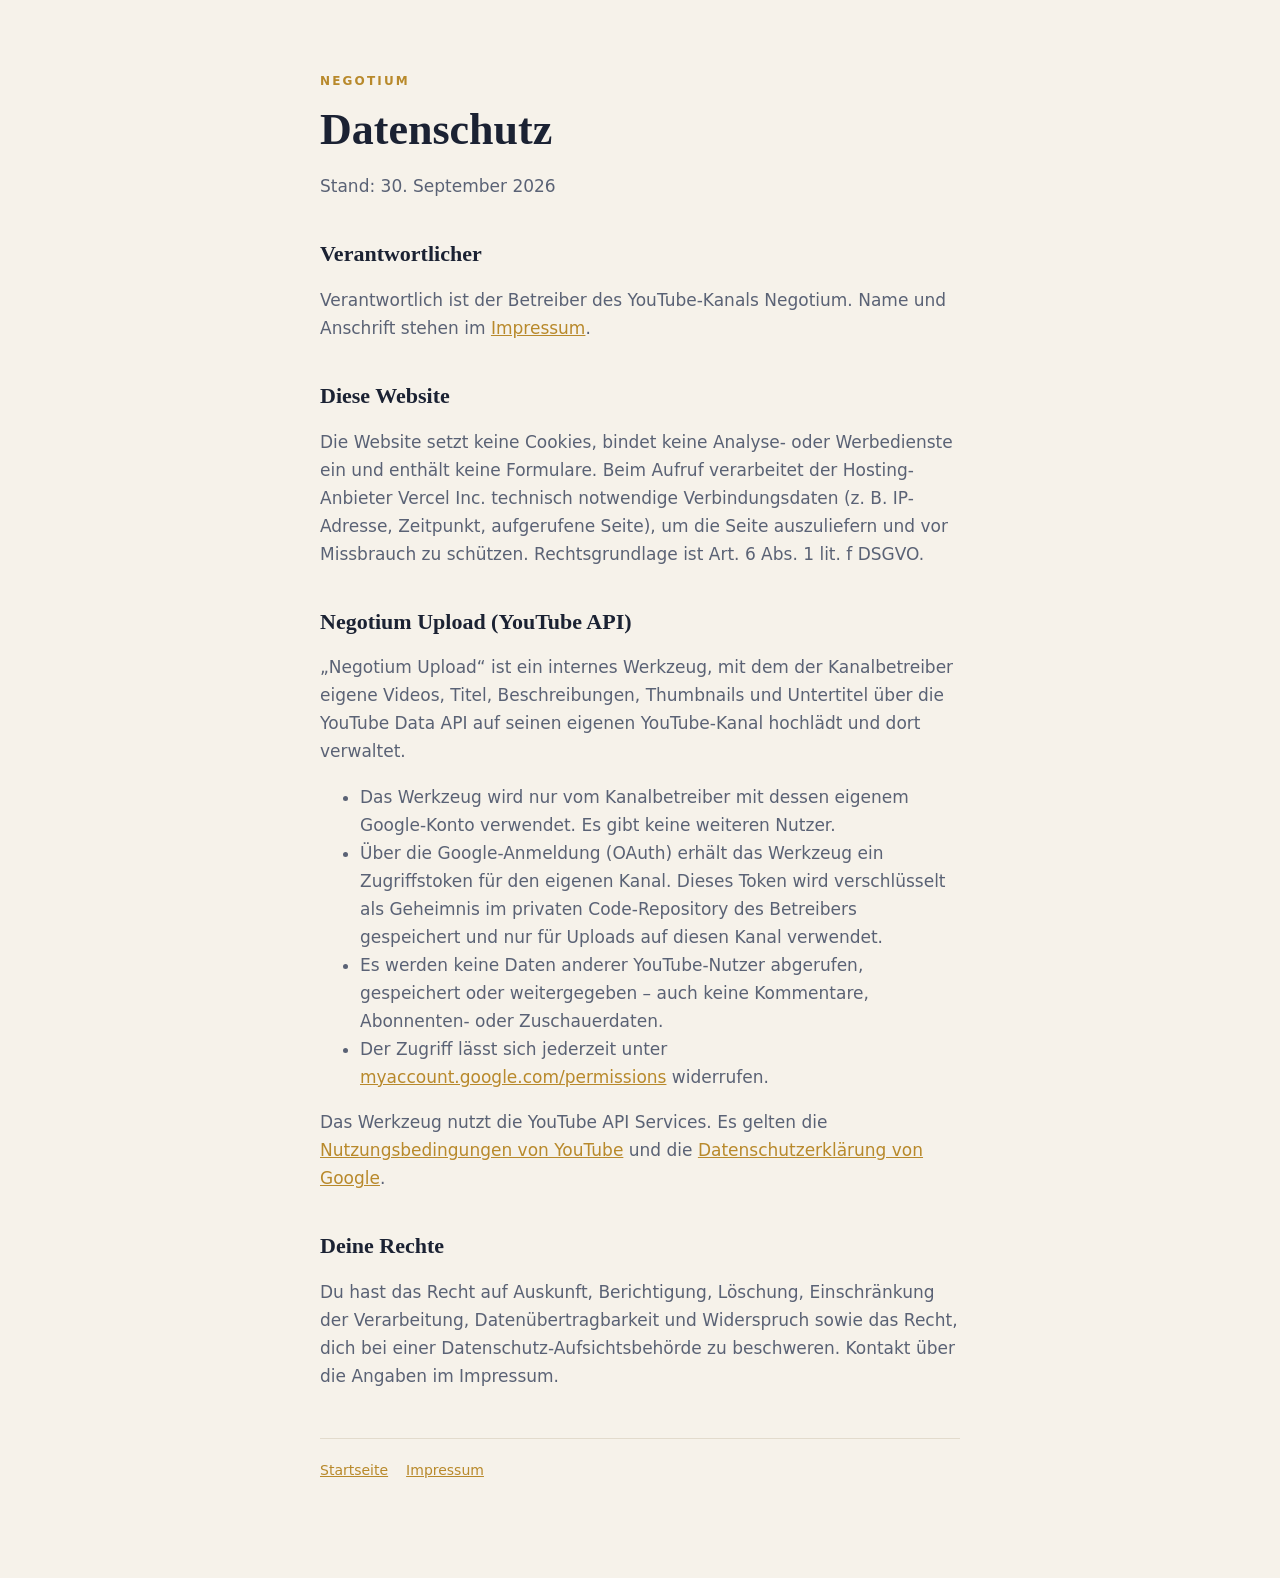
==== datenschutz.html @ bf245bca "Startseite und Datenschutz für Negotium Upload Co-Authored-By: Claude Opus 5.5 <noreply@anthropic.co" ====
<!doctype html><html lang="de"><head><meta charset="utf-8"><meta name="viewport" content="width=device-width,initial-scale=1">
<title>Datenschutz – Negotium</title><meta name="description" content="Datenschutzerklärung für die Website und das Werkzeug Negotium Upload.">
<link rel="stylesheet" href="style.css"></head><body><main>
<div class="k">Negotium</div>
<h1>Datenschutz</h1>
<p>Stand: 30. September 2026</p>
<h2>Verantwortlicher</h2>
<p>Verantwortlich ist der Betreiber des YouTube-Kanals Negotium. Name und Anschrift stehen im <a href="https://sites.google.com/view/negotium-impressum">Impressum</a>.</p>
<h2>Diese Website</h2>
<p>Die Website setzt keine Cookies, bindet keine Analyse- oder Werbedienste ein und enthält keine Formulare. Beim Aufruf verarbeitet der Hosting-Anbieter Vercel Inc. technisch notwendige Verbindungsdaten (z. B. IP-Adresse, Zeitpunkt, aufgerufene Seite), um die Seite auszuliefern und vor Missbrauch zu schützen. Rechtsgrundlage ist Art. 6 Abs. 1 lit. f DSGVO.</p>
<h2>Negotium Upload (YouTube API)</h2>
<p>„Negotium Upload“ ist ein internes Werkzeug, mit dem der Kanalbetreiber eigene Videos, Titel, Beschreibungen, Thumbnails und Untertitel über die YouTube Data API auf seinen eigenen YouTube-Kanal hochlädt und dort verwaltet.</p>
<ul>
<li>Das Werkzeug wird nur vom Kanalbetreiber mit dessen eigenem Google-Konto verwendet. Es gibt keine weiteren Nutzer.</li>
<li>Über die Google-Anmeldung (OAuth) erhält das Werkzeug ein Zugriffstoken für den eigenen Kanal. Dieses Token wird verschlüsselt als Geheimnis im privaten Code-Repository des Betreibers gespeichert und nur für Uploads auf diesen Kanal verwendet.</li>
<li>Es werden keine Daten anderer YouTube-Nutzer abgerufen, gespeichert oder weitergegeben – auch keine Kommentare, Abonnenten- oder Zuschauerdaten.</li>
<li>Der Zugriff lässt sich jederzeit unter <a href="https://myaccount.google.com/permissions">myaccount.google.com/permissions</a> widerrufen.</li>
</ul>
<p>Das Werkzeug nutzt die YouTube API Services. Es gelten die <a href="https://www.youtube.com/t/terms">Nutzungsbedingungen von YouTube</a> und die <a href="https://policies.google.com/privacy">Datenschutzerklärung von Google</a>.</p>
<h2>Deine Rechte</h2>
<p>Du hast das Recht auf Auskunft, Berichtigung, Löschung, Einschränkung der Verarbeitung, Datenübertragbarkeit und Widerspruch sowie das Recht, dich bei einer Datenschutz-Aufsichtsbehörde zu beschweren. Kontakt über die Angaben im Impressum.</p>
<hr><footer><a href="./">Startseite</a><a href="https://sites.google.com/view/negotium-impressum">Impressum</a></footer>
</main></body></html>
---- style.css ----
:root{--bg:#F6F2EA;--ink:#1B2233;--soft:#5A6275;--gold:#B8892B;--line:#E2DBCD}
@media (prefers-color-scheme:dark){:root{--bg:#141A28;--ink:#EDE8DE;--soft:#A8AFBF;--gold:#D9AE55;--line:#2A3246}}
*{box-sizing:border-box}body{margin:0;background:var(--bg);color:var(--ink);font:17px/1.65 system-ui,-apple-system,"Segoe UI",sans-serif}
main{max-width:680px;margin:0 auto;padding:72px 20px 96px}
.k{letter-spacing:.18em;text-transform:uppercase;font-size:12px;color:var(--gold);font-weight:700}
h1{font:700 44px/1.1 Georgia,serif;margin:14px 0 18px}h2{font:700 22px/1.3 Georgia,serif;margin:40px 0 8px}
p,li{color:var(--soft)}a{color:var(--gold)}hr{border:0;border-top:1px solid var(--line);margin:48px 0 20px}
footer{font-size:14px;color:var(--soft)}footer a{margin-right:18px}
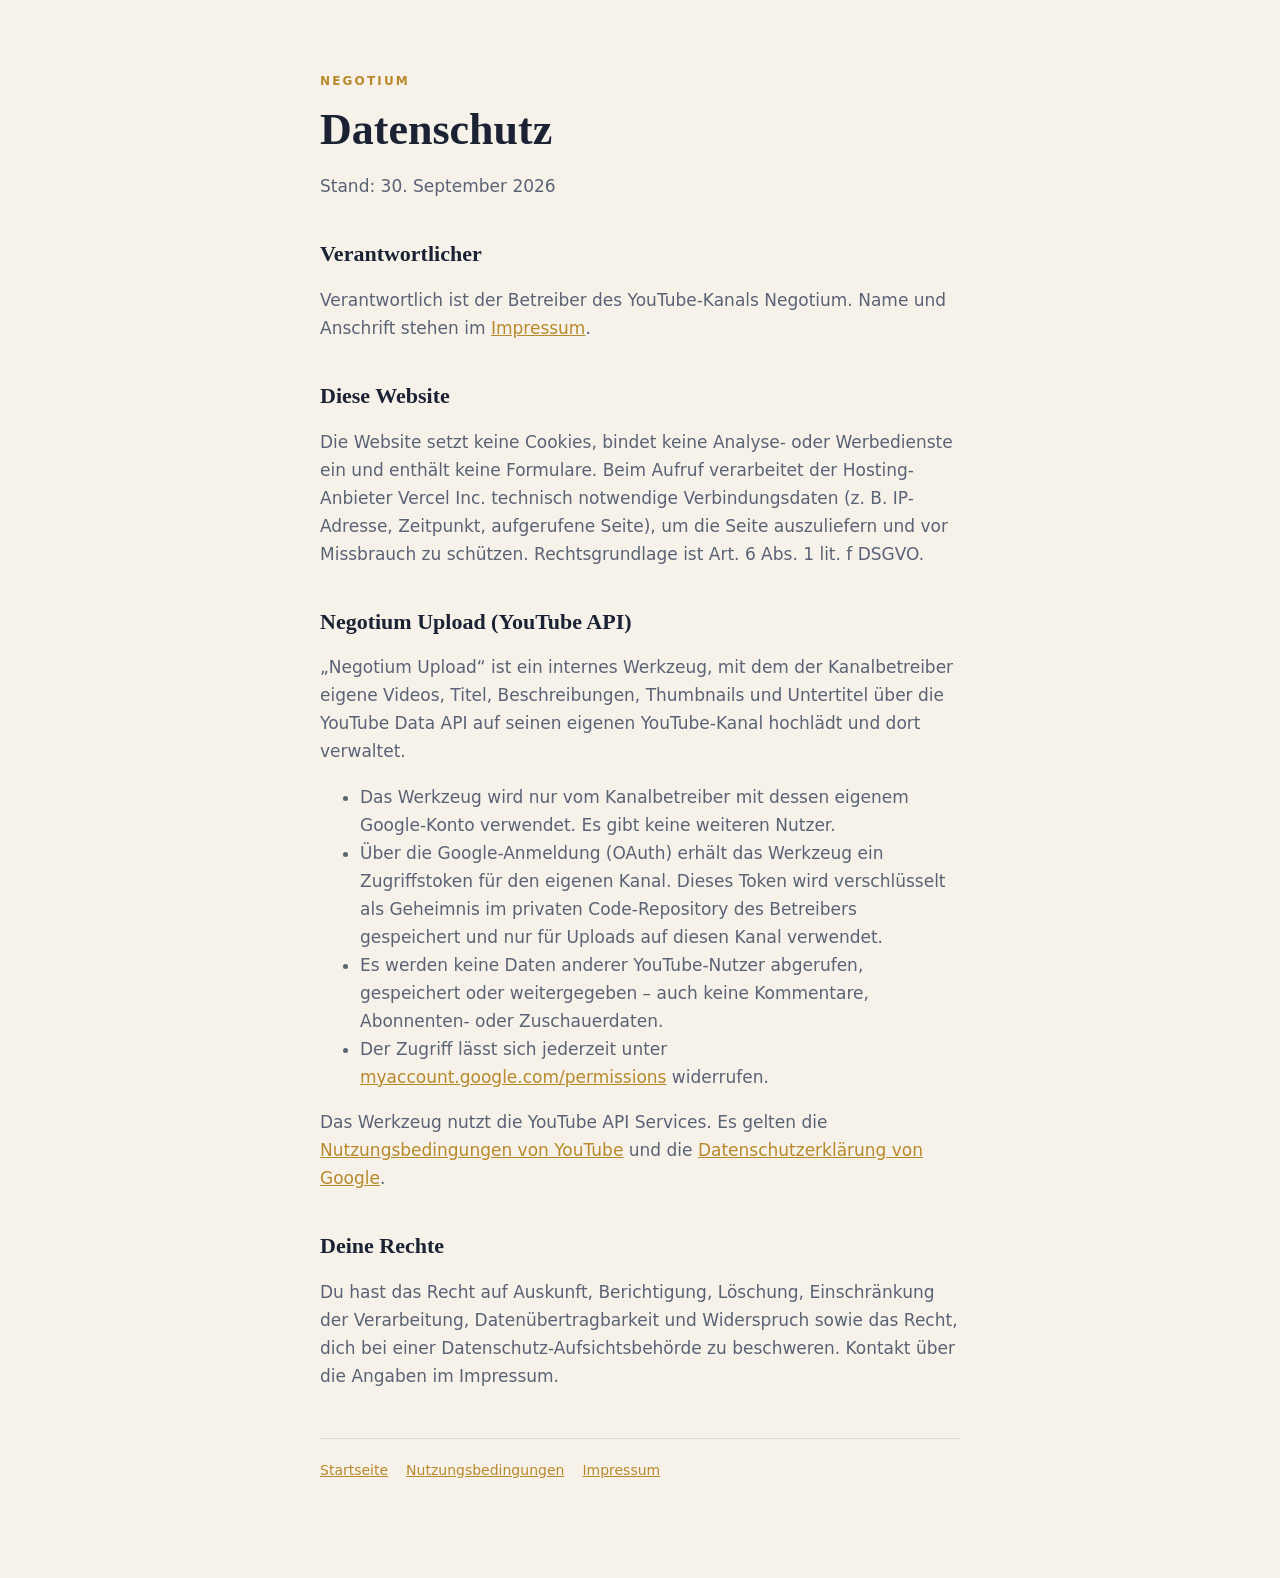
==== commit 87a37afc: "Nutzungsbedingungen und YouTube-Hinweis Co-Authored-By: Claude Opus 5.5 <noreply@anthropic.com> Clau" ====
--- a/datenschutz.html
+++ b/datenschutz.html
@@ -19,5 +19,5 @@
 <p>Das Werkzeug nutzt die YouTube API Services. Es gelten die <a href="https://www.youtube.com/t/terms">Nutzungsbedingungen von YouTube</a> und die <a href="https://policies.google.com/privacy">Datenschutzerklärung von Google</a>.</p>
 <h2>Deine Rechte</h2>
 <p>Du hast das Recht auf Auskunft, Berichtigung, Löschung, Einschränkung der Verarbeitung, Datenübertragbarkeit und Widerspruch sowie das Recht, dich bei einer Datenschutz-Aufsichtsbehörde zu beschweren. Kontakt über die Angaben im Impressum.</p>
-<hr><footer><a href="./">Startseite</a><a href="https://sites.google.com/view/negotium-impressum">Impressum</a></footer>
+<hr><footer><a href="./">Startseite</a><a href="nutzungsbedingungen">Nutzungsbedingungen</a><a href="https://sites.google.com/view/negotium-impressum">Impressum</a></footer>
 </main></body></html>
